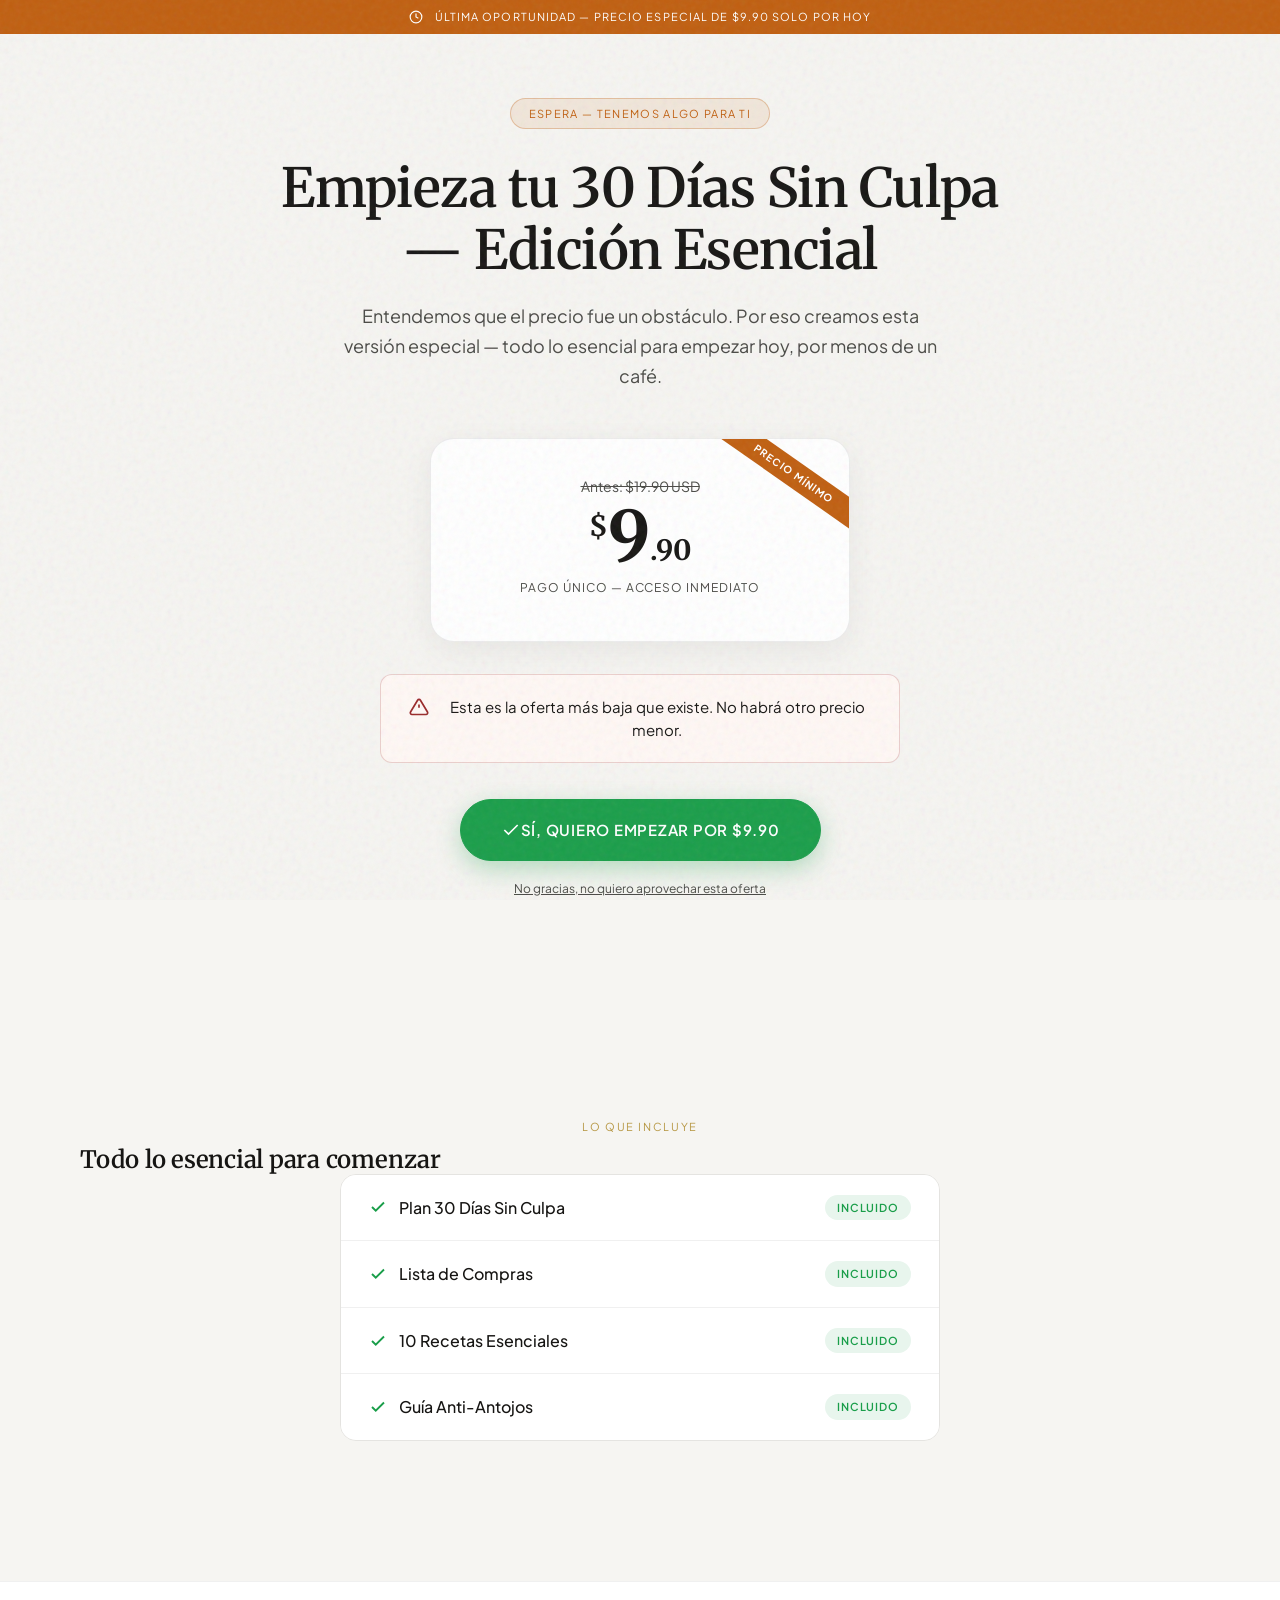
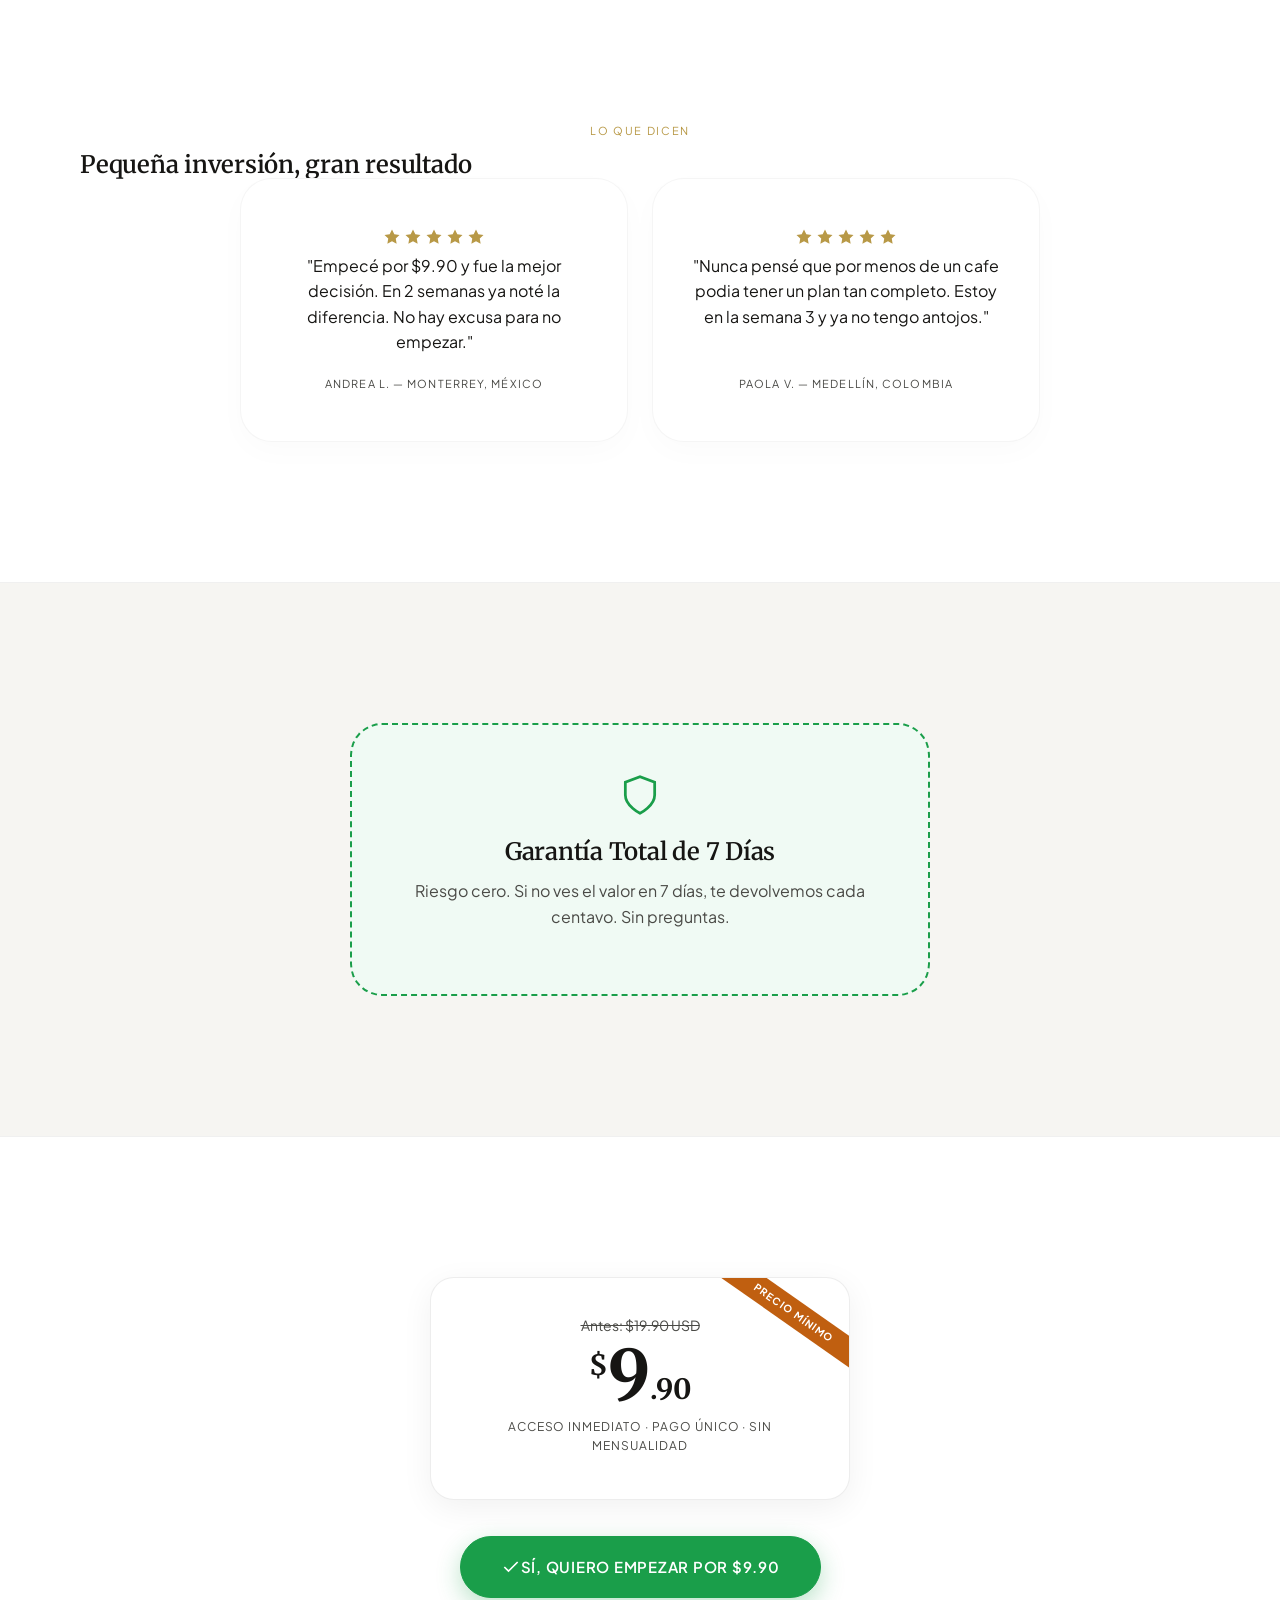
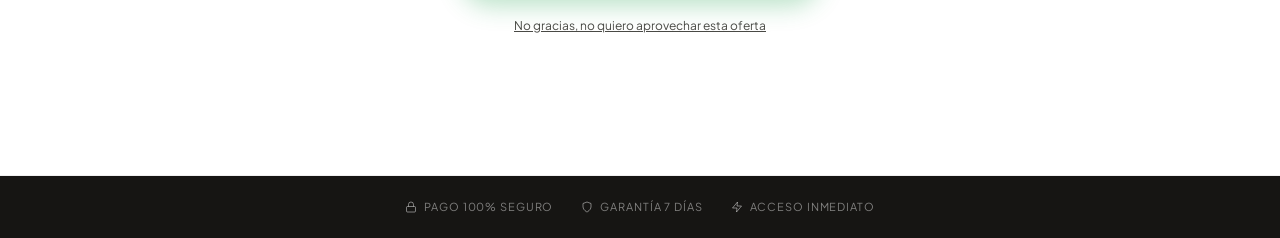
==== downsell1.html @ c918f2dc "feat: add upsell1, upsell2, downsell1 funnel pages" ====
<!DOCTYPE html>
<html lang="es">
<head>
    <meta charset="UTF-8">
    <meta name="viewport" content="width=device-width, initial-scale=1.0">
    <title>30 Días Sin Culpa — Edición Esencial</title>
    <meta name="robots" content="noindex">
    <link rel="stylesheet" href="styles.css">
    <style>
        body { padding-bottom: 0; }

        /* Hero */
        .up-hero {
            background: var(--bg-oat);
            padding: 64px 0 80px;
            text-align: center;
        }
        .tag-pill {
            display: inline-block;
            background: rgba(192,95,16,0.1);
            color: #C05F10;
            border: 1px solid rgba(192,95,16,0.3);
            padding: 6px 18px;
            border-radius: var(--radius-full);
            font-size: 11px;
            text-transform: uppercase;
            letter-spacing: 0.12em;
            margin-bottom: 28px;
        }
        .up-hero h1 {
            font-size: clamp(28px, 5vw, 54px);
            line-height: 1.15;
            max-width: 820px;
            margin: 0 auto 20px;
        }
        .up-hero .sub {
            font-size: 18px;
            color: var(--ink-muted);
            max-width: 620px;
            margin: 0 auto 48px;
            line-height: 1.65;
        }

        /* Price block */
        .price-card {
            background: #fff;
            border: 1px solid rgba(0,0,0,0.07);
            border-radius: 24px;
            padding: 36px 32px 28px;
            max-width: 420px;
            margin: 0 auto 32px;
            box-shadow: 0 8px 32px rgba(0,0,0,0.06);
            position: relative;
            overflow: hidden;
        }
        .price-was {
            font-size: 14px;
            color: var(--ink-muted);
            text-decoration: line-through;
            margin-bottom: 4px;
        }
        .price-now {
            font-family: var(--font-serif);
            font-size: 68px;
            font-weight: 700;
            color: var(--ink-charcoal);
            line-height: 1;
            margin-bottom: 8px;
        }
        .price-now sup { font-size: 28px; vertical-align: super; }
        .price-now sub { font-size: 28px; vertical-align: baseline; }
        .price-label {
            font-size: 12px;
            color: var(--ink-muted);
            text-transform: uppercase;
            letter-spacing: 0.08em;
            margin-bottom: 16px;
        }

        /* Diagonal banner */
        .price-banner {
            position: absolute;
            top: 22px;
            right: -28px;
            background: #C05F10;
            color: #fff;
            font-size: 10px;
            font-weight: 700;
            text-transform: uppercase;
            letter-spacing: 0.1em;
            padding: 5px 36px;
            transform: rotate(35deg);
            white-space: nowrap;
        }

        /* CTA wrap */
        .cta-center {
            max-width: 420px;
            margin: 0 auto;
            text-align: center;
        }
        .decline-link {
            display: block;
            margin-top: 18px;
            font-size: 12px;
            color: var(--ink-muted);
            text-decoration: underline;
            cursor: pointer;
        }
        .decline-link:hover { color: var(--ink-charcoal); }

        /* Urgency box */
        .urgency-box {
            background: #fff8f5;
            border: 1.5px solid rgba(153,40,40,0.2);
            border-radius: 12px;
            padding: 20px 28px;
            max-width: 520px;
            margin: 0 auto 36px;
            display: flex;
            align-items: flex-start;
            gap: 14px;
        }
        .urgency-box svg { flex-shrink: 0; color: var(--danger-crimson); margin-top: 2px; }
        .urgency-box p {
            font-size: 15px;
            color: var(--ink-charcoal);
            line-height: 1.55;
            margin: 0;
        }

        /* Content table */
        .content-table {
            max-width: 600px;
            margin: 0 auto;
            border-radius: 16px;
            overflow: hidden;
            border: 1px solid rgba(0,0,0,0.07);
        }
        .ct-row {
            display: grid;
            grid-template-columns: 1fr auto;
            padding: 20px 28px;
            border-bottom: 1px solid rgba(0,0,0,0.06);
            align-items: center;
            gap: 16px;
            background: #fff;
        }
        .ct-row:last-child { border-bottom: none; }
        .ct-name {
            font-size: 16px;
            color: var(--ink-charcoal);
            font-weight: 500;
            display: flex;
            align-items: center;
            gap: 12px;
        }
        .ct-name svg { color: #1A9E4A; flex-shrink: 0; }
        .ct-badge {
            font-size: 11px;
            text-transform: uppercase;
            letter-spacing: 0.08em;
            background: #e8f5ed;
            color: #1A9E4A;
            padding: 4px 12px;
            border-radius: var(--radius-full);
            font-weight: 600;
            white-space: nowrap;
        }

        /* Testimonials 2-col */
        .testi-2 {
            display: grid;
            grid-template-columns: 1fr;
            gap: 24px;
            max-width: 800px;
            margin: 0 auto;
        }
        @media (min-width: 768px) {
            .testi-2 { grid-template-columns: 1fr 1fr; }
        }

        /* Guarantee */
        .guarantee-box {
            background: #f0faf4;
            border: 2px dashed #1A9E4A;
            border-radius: var(--radius-xl);
            padding: 48px 40px;
            max-width: 580px;
            margin: 0 auto;
            text-align: center;
        }
        .guarantee-box h3 { font-size: 24px; margin: 16px 0 12px; }
        .guarantee-box p {
            font-size: 16px;
            color: var(--ink-muted);
            line-height: 1.65;
        }

        /* Eyebrow */
        .eyebrow {
            text-align: center;
            font-size: 11px;
            text-transform: uppercase;
            letter-spacing: 0.15em;
            color: var(--accent-gold);
            margin-bottom: 12px;
        }

        /* Footer */
        .up-footer {
            background: var(--ink-charcoal);
            color: rgba(255,255,255,0.45);
            text-align: center;
            padding: 22px 16px;
            font-size: 11px;
            text-transform: uppercase;
            letter-spacing: 0.08em;
            display: flex;
            justify-content: center;
            gap: 28px;
            flex-wrap: wrap;
        }
        .up-footer span {
            display: flex;
            align-items: center;
            gap: 7px;
        }
    </style>
</head>
<body>

    <!-- Promo Bar -->
    <div class="promo-bar" style="background:#C05F10;">
        <svg class="icon" width="14" height="14" viewBox="0 0 24 24" fill="none" stroke="currentColor" stroke-width="2"><circle cx="12" cy="12" r="10"></circle><polyline points="12 6 12 12 16 14"></polyline></svg>
        <span>ÚLTIMA OPORTUNIDAD — Precio especial de $9.90 solo por hoy</span>
    </div>

    <!-- Hero -->
    <section class="up-hero">
        <div class="container">
            <div class="tag-pill">Espera — Tenemos algo para ti</div>
            <h1>Empieza tu 30 Días Sin Culpa<br>— Edición Esencial</h1>
            <p class="sub">Entendemos que el precio fue un obstáculo. Por eso creamos esta versión especial — todo lo esencial para empezar hoy, por menos de un café.</p>

            <div class="price-card">
                <div class="price-banner">Precio mínimo</div>
                <div class="price-was">Antes: $19.90 USD</div>
                <div class="price-now"><sup>$</sup>9<sub>.90</sub></div>
                <div class="price-label">Pago único — acceso inmediato</div>
            </div>

            <!-- Urgency box -->
            <div class="urgency-box">
                <svg width="20" height="20" viewBox="0 0 24 24" fill="none" stroke="currentColor" stroke-width="2"><path d="M10.29 3.86L1.82 18a2 2 0 0 0 1.71 3h16.94a2 2 0 0 0 1.71-3L13.71 3.86a2 2 0 0 0-3.42 0z"></path><line x1="12" y1="9" x2="12" y2="13"></line><line x1="12" y1="17" x2="12.01" y2="17"></line></svg>
                <p>Esta es la oferta más baja que existe. No habrá otro precio menor.</p>
            </div>

            <div class="cta-center">
                <a href="https://pay.kiwify.com/PLACEHOLDER_DS1" class="btn-primary">
                    <svg width="20" height="20" viewBox="0 0 24 24" fill="none" stroke="currentColor" stroke-width="2"><polyline points="20 6 9 17 4 12"></polyline></svg>
                    SÍ, QUIERO EMPEZAR POR $9.90
                </a>
                <a href="#" class="decline-link" onclick="return false;">
                    No gracias, no quiero aprovechar esta oferta
                </a>
            </div>
        </div>
    </section>

    <!-- What's included -->
    <section class="py-section bg-oat">
        <div class="container">
            <p class="eyebrow">Lo que incluye</p>
            <h2 class="section-title">Todo lo esencial para comenzar</h2>
            <div class="content-table">
                <div class="ct-row">
                    <div class="ct-name">
                        <svg width="18" height="18" viewBox="0 0 24 24" fill="none" stroke="currentColor" stroke-width="2.5"><polyline points="20 6 9 17 4 12"></polyline></svg>
                        Plan 30 Días Sin Culpa
                    </div>
                    <span class="ct-badge">Incluido</span>
                </div>
                <div class="ct-row">
                    <div class="ct-name">
                        <svg width="18" height="18" viewBox="0 0 24 24" fill="none" stroke="currentColor" stroke-width="2.5"><polyline points="20 6 9 17 4 12"></polyline></svg>
                        Lista de Compras
                    </div>
                    <span class="ct-badge">Incluido</span>
                </div>
                <div class="ct-row">
                    <div class="ct-name">
                        <svg width="18" height="18" viewBox="0 0 24 24" fill="none" stroke="currentColor" stroke-width="2.5"><polyline points="20 6 9 17 4 12"></polyline></svg>
                        10 Recetas Esenciales
                    </div>
                    <span class="ct-badge">Incluido</span>
                </div>
                <div class="ct-row">
                    <div class="ct-name">
                        <svg width="18" height="18" viewBox="0 0 24 24" fill="none" stroke="currentColor" stroke-width="2.5"><polyline points="20 6 9 17 4 12"></polyline></svg>
                        Guía Anti-Antojos
                    </div>
                    <span class="ct-badge">Incluido</span>
                </div>
            </div>
        </div>
    </section>

    <!-- Testimonials -->
    <section class="py-section bg-white">
        <div class="container">
            <p class="eyebrow">Lo que dicen</p>
            <h2 class="section-title">Pequeña inversión, gran resultado</h2>
            <div class="testi-2">
                <div class="testi-card" style="text-align:center;">
                    <div class="stars-row" style="justify-content:center;">
                        <svg width="18" height="18" viewBox="0 0 24 24" fill="var(--accent-gold)" stroke="none"><polygon points="12 2 15.09 8.26 22 9.27 17 14.14 18.18 21.02 12 17.77 5.82 21.02 7 14.14 2 9.27 8.91 8.26 12 2"></polygon></svg>
                        <svg width="18" height="18" viewBox="0 0 24 24" fill="var(--accent-gold)" stroke="none"><polygon points="12 2 15.09 8.26 22 9.27 17 14.14 18.18 21.02 12 17.77 5.82 21.02 7 14.14 2 9.27 8.91 8.26 12 2"></polygon></svg>
                        <svg width="18" height="18" viewBox="0 0 24 24" fill="var(--accent-gold)" stroke="none"><polygon points="12 2 15.09 8.26 22 9.27 17 14.14 18.18 21.02 12 17.77 5.82 21.02 7 14.14 2 9.27 8.91 8.26 12 2"></polygon></svg>
                        <svg width="18" height="18" viewBox="0 0 24 24" fill="var(--accent-gold)" stroke="none"><polygon points="12 2 15.09 8.26 22 9.27 17 14.14 18.18 21.02 12 17.77 5.82 21.02 7 14.14 2 9.27 8.91 8.26 12 2"></polygon></svg>
                        <svg width="18" height="18" viewBox="0 0 24 24" fill="var(--accent-gold)" stroke="none"><polygon points="12 2 15.09 8.26 22 9.27 17 14.14 18.18 21.02 12 17.77 5.82 21.02 7 14.14 2 9.27 8.91 8.26 12 2"></polygon></svg>
                    </div>
                    <p>"Empecé por $9.90 y fue la mejor decisión. En 2 semanas ya noté la diferencia. No hay excusa para no empezar."</p>
                    <div class="author">Andrea L. — Monterrey, México</div>
                </div>
                <div class="testi-card" style="text-align:center;">
                    <div class="stars-row" style="justify-content:center;">
                        <svg width="18" height="18" viewBox="0 0 24 24" fill="var(--accent-gold)" stroke="none"><polygon points="12 2 15.09 8.26 22 9.27 17 14.14 18.18 21.02 12 17.77 5.82 21.02 7 14.14 2 9.27 8.91 8.26 12 2"></polygon></svg>
                        <svg width="18" height="18" viewBox="0 0 24 24" fill="var(--accent-gold)" stroke="none"><polygon points="12 2 15.09 8.26 22 9.27 17 14.14 18.18 21.02 12 17.77 5.82 21.02 7 14.14 2 9.27 8.91 8.26 12 2"></polygon></svg>
                        <svg width="18" height="18" viewBox="0 0 24 24" fill="var(--accent-gold)" stroke="none"><polygon points="12 2 15.09 8.26 22 9.27 17 14.14 18.18 21.02 12 17.77 5.82 21.02 7 14.14 2 9.27 8.91 8.26 12 2"></polygon></svg>
                        <svg width="18" height="18" viewBox="0 0 24 24" fill="var(--accent-gold)" stroke="none"><polygon points="12 2 15.09 8.26 22 9.27 17 14.14 18.18 21.02 12 17.77 5.82 21.02 7 14.14 2 9.27 8.91 8.26 12 2"></polygon></svg>
                        <svg width="18" height="18" viewBox="0 0 24 24" fill="var(--accent-gold)" stroke="none"><polygon points="12 2 15.09 8.26 22 9.27 17 14.14 18.18 21.02 12 17.77 5.82 21.02 7 14.14 2 9.27 8.91 8.26 12 2"></polygon></svg>
                    </div>
                    <p>"Nunca pensé que por menos de un cafe podia tener un plan tan completo. Estoy en la semana 3 y ya no tengo antojos."</p>
                    <div class="author">Paola V. — Medellín, Colombia</div>
                </div>
            </div>
        </div>
    </section>

    <!-- Guarantee -->
    <section class="py-section bg-oat">
        <div class="container">
            <div class="guarantee-box">
                <svg width="44" height="44" viewBox="0 0 24 24" fill="none" stroke="#1A9E4A" stroke-width="1.5"><path d="M12 22s8-4 8-10V5l-8-3-8 3v7c0 6 8 10 8 10z"></path></svg>
                <h3>Garantía Total de 7 Días</h3>
                <p>Riesgo cero. Si no ves el valor en 7 días, te devolvemos cada centavo. Sin preguntas.</p>
            </div>
        </div>
    </section>

    <!-- Final CTA -->
    <section class="py-section bg-white">
        <div class="container" style="text-align:center;">
            <div class="price-card" style="margin-bottom:36px;">
                <div class="price-banner">Precio mínimo</div>
                <div class="price-was">Antes: $19.90 USD</div>
                <div class="price-now"><sup>$</sup>9<sub>.90</sub></div>
                <div class="price-label">Acceso inmediato · Pago único · Sin mensualidad</div>
            </div>
            <div class="cta-center">
                <a href="https://pay.kiwify.com/PLACEHOLDER_DS1" class="btn-primary">
                    <svg width="20" height="20" viewBox="0 0 24 24" fill="none" stroke="currentColor" stroke-width="2"><polyline points="20 6 9 17 4 12"></polyline></svg>
                    SÍ, QUIERO EMPEZAR POR $9.90
                </a>
                <a href="#" class="decline-link" onclick="return false;">
                    No gracias, no quiero aprovechar esta oferta
                </a>
            </div>
        </div>
    </section>

    <!-- Footer -->
    <footer class="up-footer">
        <span>
            <svg width="12" height="12" viewBox="0 0 24 24" fill="none" stroke="currentColor" stroke-width="2"><rect x="3" y="11" width="18" height="11" rx="2"></rect><path d="M7 11V7a5 5 0 0 1 10 0v4"></path></svg>
            Pago 100% seguro
        </span>
        <span>
            <svg width="12" height="12" viewBox="0 0 24 24" fill="none" stroke="currentColor" stroke-width="2"><path d="M12 22s8-4 8-10V5l-8-3-8 3v7c0 6 8 10 8 10z"></path></svg>
            Garantía 7 días
        </span>
        <span>
            <svg width="12" height="12" viewBox="0 0 24 24" fill="none" stroke="currentColor" stroke-width="2"><path d="M13 2L3 14h9l-1 8 10-12h-9l1-8z"></path></svg>
            Acceso inmediato
        </span>
    </footer>

</body>
</html>
---- styles.css ----
@import url('https://fonts.googleapis.com/css2?family=Merriweather:ital,wght@0,700;1,400&family=Plus+Jakarta+Sans:wght@400;500;600;700&display=swap');

:root {
  --bg-oat: #F6F5F2;
  --ink-charcoal: #161513;
  --ink-muted: #4A4A46;
  --accent-gold: #B89947;
  --accent-sage: #8A9A86;
  --danger-crimson: #992828;
  
  --font-serif: 'Merriweather', serif;
  --font-sans: 'Plus Jakarta Sans', sans-serif;
  
  --radius-xl: 32px;
  --radius-full: 999px;
}

* {
  box-sizing: border-box;
  margin: 0;
  padding: 0;
}

/* Base & Noise Texture */
body {
  font-family: var(--font-sans);
  background-color: var(--bg-oat);
  color: var(--ink-charcoal);
  line-height: 1.6;
  -webkit-font-smoothing: antialiased;
  position: relative;
  overflow-x: hidden;
  padding-bottom: 90px;
}
@media (min-width: 768px) {
  body { padding-bottom: 0; }
}

body::before {
  content: "";
  position: fixed;
  top: 0; left: 0; width: 100vw; height: 100vh;
  pointer-events: none;
  z-index: 9999;
  opacity: 0.08;
  background-image: url("data:image/svg+xml,%3Csvg viewBox='0 0 200 200' xmlns='http://www.w3.org/2000/svg'%3E%3Cfilter id='noiseFilter'%3E%3CfeTurbulence type='fractalNoise' baseFrequency='0.8' numOctaves='3' stitchTiles='stitch'/%3E%3C/filter%3E%3Crect width='100%25' height='100%25' filter='url(%23noiseFilter)'/%3E%3C/svg%3E");
}

/* Typography Overrides */
h1, h2, h3, h4 {
  font-family: var(--font-serif);
  font-weight: 600;
  line-height: 1.1;
  letter-spacing: -0.01em;
}

.italic {
  font-style: italic;
  font-weight: 400;
}

/* Container & Sections */
.container {
  width: 100%;
  max-width: 1200px;
  margin: 0 auto;
  padding: 0 20px;
}
@media (min-width: 768px) {
  .container { padding: 0 40px; }
}

.py-section {
  padding: 100px 0;
}
@media (min-width: 768px) {
  .py-section { padding: 140px 0; }
}

.bg-white {
  background-color: #ffffff;
  border-top: 1px solid rgba(0,0,0,0.06);
  border-bottom: 1px solid rgba(0,0,0,0.06);
}
.bg-oat {
  background-color: var(--bg-oat);
}

/* Animations */
@keyframes fadeUp {
  0% { opacity: 0; transform: translateY(30px); }
  100% { opacity: 1; transform: translateY(0); }
}

@keyframes float {
  0% { transform: translateY(0px); }
  50% { transform: translateY(-8px); }
  100% { transform: translateY(0px); }
}

@keyframes pulse-glow {
  0%, 100% { box-shadow: 0 8px 24px rgba(26, 158, 74, 0.25); }
  50% { box-shadow: 0 8px 40px rgba(26, 158, 74, 0.55), 0 0 0 6px rgba(26, 158, 74, 0.12); }
}

@keyframes ticker-scroll {
  0% { transform: translateX(0); }
  100% { transform: translateX(-50%); }
}

.reveal {
  opacity: 0;
  animation: fadeUp 1s cubic-bezier(0.16, 1, 0.3, 1) forwards;
}
.delay-1 { animation-delay: 0.2s; }
.delay-2 { animation-delay: 0.35s; }
.delay-3 { animation-delay: 0.5s; }

/* Buttons */
.btn-primary {
  display: inline-flex;
  align-items: center;
  justify-content: center;
  background: #1A9E4A;
  color: #fff;
  font-family: var(--font-sans);
  font-size: 14px;
  font-weight: 600;
  text-transform: uppercase;
  letter-spacing: 0.05em;
  padding: 18px 24px;
  border-radius: var(--radius-full);
  text-decoration: none;
  transition: all 0.4s cubic-bezier(0.16, 1, 0.3, 1);
  border: 1px solid #1A9E4A;
  position: relative;
  overflow: hidden;
  width: 100%; 
  text-align: center;
  box-shadow: 0 8px 24px rgba(26, 158, 74, 0.3);
}
@media (min-width: 768px) {
  .btn-primary {
    width: auto;
    min-width: 300px;
    padding: 18px 40px;
    font-size: 15px;
  }
}

.btn-primary {
  animation: pulse-glow 2.8s ease-in-out infinite;
}

.btn-primary::before {
  content: "";
  position: absolute;
  top: 0; left: 0; width: 100%; height: 100%;
  background: var(--ink-charcoal);
  transform: translateY(100%);
  transition: transform 0.4s cubic-bezier(0.16, 1, 0.3, 1);
  z-index: -1;
}

.btn-primary:hover {
  color: #fff;
  border-color: var(--ink-charcoal);
  box-shadow: 0 12px 32px rgba(0,0,0,0.15);
  animation: none;
}
.btn-primary:hover::before {
  transform: translateY(0);
}

/* Nav */
.main-nav {
  position: sticky;
  top: 0;
  z-index: 1000;
  height: 60px;
  border-bottom: 1px solid rgba(0,0,0,0.05);
  display: flex;
  align-items: center;
  background: rgba(246, 245, 242, 0.9);
  backdrop-filter: blur(12px);
  -webkit-backdrop-filter: blur(12px);
}
@media (min-width: 768px) {
  .main-nav { height: 80px; }
}

.nav-content {
  display: flex;
  justify-content: space-between;
  align-items: center;
  width: 100%;
}

.logo {
  font-family: var(--font-serif);
  font-size: 20px;
  font-style: italic;
  font-weight: 600;
}
@media (min-width: 768px) {
  .logo { font-size: 24px; }
}

.nav-links {
  display: none;
  gap: 32px;
}
@media (min-width: 768px) { .nav-links { display: flex; } }
.nav-links a {
  text-decoration: none;
  color: var(--ink-muted);
  font-size: 13px;
  text-transform: uppercase;
  letter-spacing: 0.1em;
  transition: color 0.3s;
}
.nav-links a:hover { color: var(--accent-gold); }

.nav-btn.btn-primary {
  width: auto;
  min-width: 0;
  padding: 10px 16px;
  font-size: 11px;
}

/* Promo Bar */
.promo-bar {
  background: var(--danger-crimson);
  color: #fff;
  text-align: center;
  padding: 6px 12px;
  font-size: 10px;
  text-transform: uppercase;
  letter-spacing: 0.1em;
  display: flex;
  justify-content: center;
  align-items: center;
  gap: 8px;
}
@media (min-width: 768px) {
  .promo-bar { padding: 8px 16px; font-size: 11px; gap: 12px; }
}

/* Hero Section */
.hero {
  position: relative;
  display: flex;
  align-items: center;
  padding: 60px 0 80px;
  background-color: var(--bg-oat);
  overflow: hidden;
  color: var(--ink-charcoal);
}
@media (min-width: 768px) {
  .hero { padding: 100px 0 120px; }
}

.hero-content {
  position: relative;
  z-index: 2;
  width: 100%;
}

.hero-grid {
  display: grid;
  grid-template-columns: 1fr;
  gap: 48px;
  align-items: center;
}
@media (min-width: 900px) {
  .hero-grid { grid-template-columns: 1fr 1fr; gap: 64px; }
}

.hero-text {
  max-width: 100%;
}

.hero-image-col {
  display: block;
  position: relative;
  max-width: 400px;
  margin: 0 auto;
}
@media (min-width: 900px) {
  .hero-image-col {
    max-width: 100%;
    margin: 0;
  }
}

.hero-image-col img {
  width: 100%;
  border-radius: var(--radius-xl);
  box-shadow: 0 40px 80px rgba(0,0,0,0.12);
  display: block;
}

/* Hero image visibility control */
.hero-img-mobile { display: block; }
.hero-img-desktop { display: none; }
@media (min-width: 900px) {
  .hero-img-mobile { display: none; }
  .hero-img-desktop { display: block; }
}

.hero-trust-row {
  display: flex;
  flex-wrap: wrap;
  gap: 8px 20px;
  margin-top: 16px;
  font-size: 11px;
  color: var(--ink-muted);
  text-transform: uppercase;
  letter-spacing: 0.08em;
}
.hero-trust-row span {
  display: flex;
  align-items: center;
  gap: 5px;
}
.hero-trust-row svg { color: var(--accent-sage); flex-shrink: 0; }

.hero-text h1 {
  font-size: clamp(32px, 7vw, 68px); 
  color: var(--ink-charcoal);
  margin-bottom: 24px;
  line-height: 1.1;
}
.hero-text h1 .gold-italic {
  display: block;
  color: var(--accent-gold);
  font-style: italic;
  font-weight: 400;
  margin-top: 8px;
}

.hero-subtitle {
  font-size: 17px;
  color: var(--ink-muted);
  margin-bottom: 48px;
  max-width: 520px;
  line-height: 1.6;
}
@media (min-width: 768px) {
  .hero-subtitle { font-size: 20px; }
}

.hero-badge {
  position: absolute !important;
  top: -60px;
  right: 0;
  left: auto !important;
  bottom: auto !important;
}
@media (max-width: 767px) {
  .hero-badge { position: relative !important; top: 0; margin-top: 32px; display: inline-flex; }
}

/* Editorial Image Setup */
.editorial-image-wrapper {
  position: relative;
  width: 100%;
  aspect-ratio: 4/5;
  border-radius: var(--radius-xl);
  overflow: hidden;
  box-shadow: 0 20px 40px rgba(0,0,0,0.08); 
  transform-origin: center;
}
@media (min-width: 768px) {
  .editorial-image-wrapper { box-shadow: 0 40px 80px rgba(0,0,0,0.1); }
}

.editorial-image-wrapper img {
  width: 100%;
  height: 100%;
  object-fit: cover;
  transition: transform 1.2s cubic-bezier(0.16, 1, 0.3, 1);
}
.editorial-image-wrapper:hover img {
  transform: scale(1.03);
}

.floating-badge {
  position: absolute;
  bottom: 16px;
  left: 16px;
  background: rgba(255,255,255,0.9);
  backdrop-filter: blur(12px);
  -webkit-backdrop-filter: blur(12px);
  padding: 12px 16px;
  border-radius: var(--radius-full);
  display: flex;
  align-items: center;
  gap: 8px;
  box-shadow: 0 10px 20px rgba(0,0,0,0.08);
  animation: float 6s ease-in-out infinite;
}
@media (min-width: 768px) {
  .floating-badge {
    bottom: 32px;
    left: 32px;
    padding: 16px 24px;
    gap: 12px;
  }
}
.floating-badge span {
  font-size: 11px;
  font-weight: 700;
  text-transform: uppercase;
  letter-spacing: 0.05em;
  color: var(--ink-charcoal);
}
@media (min-width: 768px) { .floating-badge span { font-size: 13px; } }

/* Story / Agitation Section */
.story-section {
  max-width: 680px;
  margin: 0 auto;
  text-align: center;
}
.story-section h2 {
  font-size: clamp(26px, 7vw, 40px);
  margin-bottom: 24px;
}
.story-section p {
  font-size: 16px;
  color: var(--ink-muted);
  margin-bottom: 20px;
}
@media (min-width: 768px) { .story-section p { font-size: 18px; margin-bottom: 24px; } }

/* Stats Strip */
.stats-strip {
  background: var(--ink-charcoal);
  padding: 64px 0;
}
.stats-grid {
  display: grid;
  grid-template-columns: 1fr 1fr;
  gap: 32px;
  max-width: 900px;
  margin: 0 auto;
  text-align: center;
}
@media (min-width: 768px) {
  .stats-grid { grid-template-columns: repeat(4, 1fr); gap: 24px; }
}
.stat-item {}
.stat-number {
  font-family: var(--font-serif);
  font-size: clamp(36px, 8vw, 52px);
  font-weight: 600;
  color: var(--accent-gold);
  line-height: 1;
  display: block;
  margin-bottom: 8px;
}
.stat-label {
  font-size: 12px;
  color: rgba(255,255,255,0.6);
  text-transform: uppercase;
  letter-spacing: 0.08em;
  line-height: 1.4;
}
.stat-country {
  display: block;
  font-size: 10px;
  color: rgba(255,255,255,0.35);
  margin-top: 4px;
  letter-spacing: 0.1em;
  text-transform: uppercase;
}

/* Agitation Highlight Box */
.highlight-box {
  background: #1A0A05;
  color: #fff;
  padding: 32px 24px;
  border-radius: 24px;
  margin-top: 48px;
  text-align: left;
  border-left: 4px solid var(--danger-crimson);
}
@media (min-width: 768px) {
  .highlight-box { padding: 48px; border-radius: var(--radius-xl); margin-top: 64px; }
}
.highlight-box h3 {
  font-size: 24px !important;
  color: #fff !important;
  margin-bottom: 16px;
}
.highlight-box p { color: rgba(255,255,255,0.8); font-size: 15px; margin-bottom: 16px; }
.highlight-box strong { color: #fff; }

/* Spotlight Product & Price */
.product-spotlight {
  background: var(--ink-charcoal);
  color: #fff;
  padding: 64px 32px;
  border-radius: 24px;
}
@media (min-width: 768px) {
  .product-spotlight { padding: 100px; border-radius: var(--radius-xl); }
}

.spotlight-grid {
  display: grid;
  grid-template-columns: 1fr;
  gap: 48px;
  align-items: center;
}
@media (min-width: 992px) {
  .spotlight-grid { grid-template-columns: 1fr 1fr; gap: 80px; }
}

.spotlight-features li {
  display: flex;
  gap: 12px;
  font-size: 15px;
  margin-bottom: 16px;
  opacity: 0.9;
  line-height: 1.5;
}
@media (min-width: 768px) {
  .spotlight-features li { font-size: 18px; gap: 16px; }
}
.spotlight-features svg { color: var(--accent-gold); flex-shrink: 0; }

/* Mechanism Comparison Table */
.comparison-table {
  width: 100%;
  max-width: 700px;
  margin: 48px auto 0;
  border-collapse: collapse;
  border-radius: 16px;
  overflow: hidden;
  box-shadow: 0 8px 32px rgba(0,0,0,0.08);
}
.comparison-table th {
  padding: 14px 20px;
  font-size: 12px;
  text-transform: uppercase;
  letter-spacing: 0.1em;
  font-weight: 700;
  font-family: var(--font-sans);
}
.comparison-table th:first-child {
  background: rgba(153, 40, 40, 0.1);
  color: var(--danger-crimson);
  text-align: left;
}
.comparison-table th:last-child {
  background: rgba(138, 154, 134, 0.15);
  color: var(--accent-sage);
  text-align: left;
}
.comparison-table td {
  padding: 14px 20px;
  font-size: 14px;
  border-top: 1px solid rgba(0,0,0,0.05);
  vertical-align: middle;
}
@media (min-width: 768px) {
  .comparison-table td { font-size: 16px; padding: 16px 24px; }
}
.comparison-table td:first-child {
  background: white;
  color: var(--ink-muted);
}
.comparison-table td:last-child {
  background: #F6FBF5;
  color: var(--ink-charcoal);
  font-weight: 500;
}
.comparison-table .label-col {
  background: var(--bg-oat) !important;
  font-weight: 600;
  font-size: 12px;
  text-transform: uppercase;
  color: var(--ink-muted);
  letter-spacing: 0.05em;
}
.line-through { text-decoration: line-through; opacity: 0.6; }

/* Price Anchor Block */
.price-anchor-block {
  text-align: center;
  margin-bottom: 24px;
}
.original-price {
  font-size: 18px;
  color: var(--ink-muted);
  text-decoration: line-through;
  margin-bottom: 4px;
}
.final-price {
  font-size: 72px;
  font-family: var(--font-serif);
  color: var(--accent-gold);
  line-height: 1;
  font-weight: 600;
}
@media (min-width: 768px) {
  .final-price { font-size: 96px; }
}
.final-price-label {
  font-size: 13px;
  color: var(--ink-muted);
  margin-top: 8px;
  margin-bottom: 28px;
}
.savings-badge {
  display: inline-block;
  background: var(--danger-crimson);
  color: #fff;
  font-size: 12px;
  font-weight: 700;
  text-transform: uppercase;
  letter-spacing: 0.08em;
  padding: 6px 16px;
  border-radius: var(--radius-full);
  margin-bottom: 20px;
}

/* Objections & Before-After & Guarantees */
.before-after-grid {
  display: grid;
  grid-template-columns: 1fr;
  gap: 24px;
  max-width: 900px;
  margin: 0 auto;
}
@media (min-width: 768px) {
  .before-after-grid { grid-template-columns: 1fr 1fr; gap: 32px; }
}
.ba-card {
  background: var(--bg-oat);
  padding: 32px 24px;
  border-radius: 20px;
  box-shadow: 0 4px 20px rgba(0,0,0,0.03);
}
@media (min-width: 768px) { .ba-card { padding: 48px; border-radius: 24px; } }
.ba-card.before { border-top: 4px solid var(--danger-crimson); }
.ba-card.after { border-top: 4px solid var(--accent-sage); }
.ba-card h3 { margin-bottom: 20px; font-size: 24px; }
.ba-card ul { list-style: none; }
.ba-card ul li { margin-bottom: 16px; font-size: 15px; display: flex; gap: 12px; align-items: flex-start; }

.guarantee-box {
  background: #FFF9ED;
  border: 1px solid var(--accent-gold);
  border-radius: 24px;
  padding: 40px 24px;
  text-align: center;
  max-width: 800px;
  margin: 0 auto;
}
@media (min-width: 768px) {
  .guarantee-box { padding: 64px 40px; border-radius: var(--radius-xl); }
}
.guarantee-box h2 { color: var(--accent-gold); margin-bottom: 20px; font-size: 28px; }
@media (min-width: 768px) { .guarantee-box h2 { font-size: 40px; margin-bottom: 24px; } }
.guarantee-box p { font-size: 15px; margin-bottom: 16px; }
@media (min-width: 768px) { .guarantee-box p { font-size: 18px; } }

.objections-grid {
  display: grid;
  grid-template-columns: 1fr;
  gap: 20px;
  max-width: 800px;
  margin: 0 auto;
}
@media (min-width: 768px) {
  .objections-grid { grid-template-columns: 1fr 1fr; gap: 32px; }
}
.objection-card {
  background: white;
  padding: 24px;
  border-radius: 16px;
  box-shadow: 0 4px 16px rgba(0,0,0,0.03);
}
@media (min-width: 768px) { .objection-card { padding: 32px; border-radius: 20px; } }
.objection-card h4 { font-size: 18px; margin-bottom: 12px; color: var(--ink-charcoal); }
.objection-card p { color: var(--ink-muted); font-size: 14px; }

/* Testimonials Carousel */
.testi-carousel {
  position: relative;
  max-width: 100%;
  margin: 0 auto;
}

.testi-track-wrapper {
  overflow: hidden;
  margin: 0 40px;
}

.testi-track {
  display: flex;
  transition: transform 0.6s cubic-bezier(0.23, 1, 0.32, 1);
  gap: 24px;
}

.testi-card {
  flex: 0 0 100%; /* Default mobile */
  background: white;
  padding: 32px 24px;
  border-radius: 20px;
  border: 1px solid rgba(0,0,0,0.04);
  box-shadow: 0 10px 30px rgba(0,0,0,0.02);
  display: flex;
  flex-direction: column;
}
@media (min-width: 768px) {
  .testi-card { 
    flex: 0 0 calc(50% - 12px); 
    padding: 48px 32px; 
    border-radius: var(--radius-xl); 
  }
}
@media (min-width: 1024px) {
  .testi-card { 
    flex: 0 0 calc(33.33% - 16px); 
  }
}

.carousel-btn {
  position: absolute;
  top: 50%;
  transform: translateY(-50%);
  width: 44px;
  height: 44px;
  border-radius: 50%;
  background: #fff;
  border: 1px solid rgba(0,0,0,0.1);
  color: var(--ink-charcoal);
  cursor: pointer;
  display: flex;
  align-items: center;
  justify-content: center;
  z-index: 10;
  transition: all 0.2s;
  box-shadow: 0 4px 10px rgba(0,0,0,0.1);
}
.carousel-btn:hover {
  background: var(--bg-oat);
  border-color: var(--accent-gold);
  color: var(--accent-gold);
}
.carousel-btn.prev { left: -10px; }
.carousel-btn.next { right: -10px; }

@media (max-width: 767px) {
  .testi-track-wrapper { 
    margin: 0;
    overflow: visible;
  }
  .testi-track {
    flex-direction: column;
  }
  .carousel-btn { display: none; }
}

.testi-card .stars {
  color: var(--accent-gold);
  margin-bottom: 16px;
  letter-spacing: 2px;
  font-size: 18px;
}
.testi-card p {
  font-family: var(--font-sans);
  font-size: 16px;
  font-style: normal;
  margin-bottom: 20px;
}
.testi-card .author {
  margin-top: auto;
  font-size: 11px;
  text-transform: uppercase;
  letter-spacing: 0.1em;
  color: var(--ink-muted);
}

/* Footer / CTA */
.final-cta {
  text-align: center;
}

.final-cta h2 {
  font-size: clamp(36px, 8vw, 84px);
  margin-bottom: 24px;
}
.countdown {
  display: inline-flex;
  gap: 8px;
  margin-bottom: 32px;
}
@media (min-width: 768px) { .countdown { gap: 12px; margin-bottom: 40px; } }

.cd-box {
  background: rgba(0,0,0,0.04);
  padding: 12px 16px;
  border-radius: 8px;
  font-family: monospace;
  font-size: 20px;
  font-weight: 600;
}
@media (min-width: 768px) {
  .cd-box { padding: 16px 20px; border-radius: 12px; font-size: 24px; }
}

/* The Detailed Offer Box */
.detailed-offer-box {
  background: var(--bg-oat);
  border: 1px solid rgba(0,0,0,0.04);
  border-radius: 20px;
  padding: 32px 20px;
  max-width: 800px;
  margin: 0 auto;
  text-align: left;
  box-shadow: 0 20px 40px rgba(0,0,0,0.04);
}
@media (min-width: 768px) {
  .detailed-offer-box { padding: 64px 48px; border-radius: var(--radius-xl); }
}

.detailed-offer-box ul li { font-size: 15px; }
@media (min-width: 768px) { .detailed-offer-box ul li { font-size: 18px; } }

/* Mobile sticky cart */
.mobile-sticky {
  position: fixed;
  bottom: 0; left: 0; width: 100%;
  background: rgba(255, 255, 255, 0.98);
  backdrop-filter: blur(20px);
  -webkit-backdrop-filter: blur(20px);
  border-top: 1px solid rgba(0,0,0,0.08);
  padding: 12px 20px;
  display: flex;
  justify-content: space-between;
  align-items: center;
  z-index: 9997; 
  box-shadow: 0 -4px 20px rgba(0,0,0,0.05);
}
@media (min-width: 768px) {
  .mobile-sticky { display: none; }
}
.mobile-sticky .btn-primary {
  width: auto;
  min-width: 0;
  padding: 12px 24px;
  font-size: 13px;
  box-shadow: none;
}
.micro-tag {
  display: block;
  color: var(--danger-crimson);
  font-size: 10px;
  font-weight: 700;
  text-transform: uppercase;
  margin-bottom: 2px;
}
.mobile-sticky .price { font-weight: 700; font-size: 20px; color: var(--ink-charcoal); }

/* MODAL / FOOTER / COMPLIANCE */
.site-footer {
  background: var(--ink-charcoal);
  color: rgba(255,255,255,0.6);
  padding: 80px 24px 100px; 
  font-size: 12px;
}
@media (min-width: 768px) { .site-footer { padding: 80px 24px 120px; } }

.footer-grid {
  max-width: 1200px;
  margin: 0 auto;
  display: grid;
  grid-template-columns: 1fr;
  gap: 32px;
}
@media (min-width: 768px) { .footer-grid { grid-template-columns: 1fr 2fr 1fr; gap: 40px; } }

.footer-col h5 {
  color: white;
  font-size: 15px;
  margin-bottom: 16px;
  font-family: var(--font-sans);
}
.footer-links { list-style: none; }
.footer-links li { margin-bottom: 12px; }
.footer-links a {
  color: rgba(255,255,255,0.6);
  text-decoration: underline; 
  cursor: pointer;
  transition: color 0.3s;
  padding: 4px 0;
  display: inline-block;
}
.footer-links a:hover { color: var(--accent-gold); text-decoration: none; }

.fb-disclaimer {
  max-width: 1200px;
  margin: 48px auto 0;
  padding-top: 32px;
  border-top: 1px solid rgba(255,255,255,0.1);
  text-align: center;
  font-size: 10px;
  opacity: 0.5;
  line-height: 1.6;
}

/* Modal CSS */
.modal-overlay {
  position: fixed;
  top: 0; left: 0; width: 100vw; height: 100vh;
  background: rgba(0,0,0,0.85);
  backdrop-filter: blur(8px);
  -webkit-backdrop-filter: blur(8px);
  z-index: 9999;
  display: flex;
  align-items: center; 
  justify-content: center;
  opacity: 0;
  pointer-events: none;
  transition: opacity 0.3s cubic-bezier(0.16, 1, 0.3, 1);
  padding: 20px;
}
@media (max-width: 767px) {
  .modal-overlay {
    align-items: flex-end; 
    padding: 0;
  }
}
.modal-overlay.active {
  opacity: 1;
  pointer-events: all;
}
.modal-box {
  background: var(--bg-oat);
  width: 100%;
  max-width: 600px;
  max-height: 85vh;
  overflow-y: auto;
  border-radius: 24px 24px 0 0; 
  padding: 40px 24px 80px; 
  position: relative;
  transform: translateY(100%);
  transition: transform 0.4s cubic-bezier(0.16, 1, 0.3, 1);
}
@media (min-width: 768px) {
  .modal-box {
    border-radius: 20px;
    padding: 40px;
    transform: translateY(20px);
    max-height: 80vh;
  }
}
.modal-overlay.active .modal-box {
  transform: translateY(0);
}
.modal-close {
  position: absolute;
  top: 16px; right: 16px;
  background: var(--ink-charcoal); 
  border: none;
  width: 40px; height: 40px;
  border-radius: 20px;
  display: flex; align-items: center; justify-content: center;
  color: white;
  font-size: 24px; cursor: pointer;
  z-index: 10;
}
@media (min-width: 768px) {
  .modal-close {
    top: 24px; right: 24px;
    background: none; color: var(--ink-charcoal);
  }
}
.modal-box h2 { margin-bottom: 24px; font-size: 24px; padding-right: 40px;}
.modal-box h3 { margin: 24px 0 12px; font-size: 18px; }
.modal-box p { margin-bottom: 16px; font-size: 14px; line-height: 1.6; }
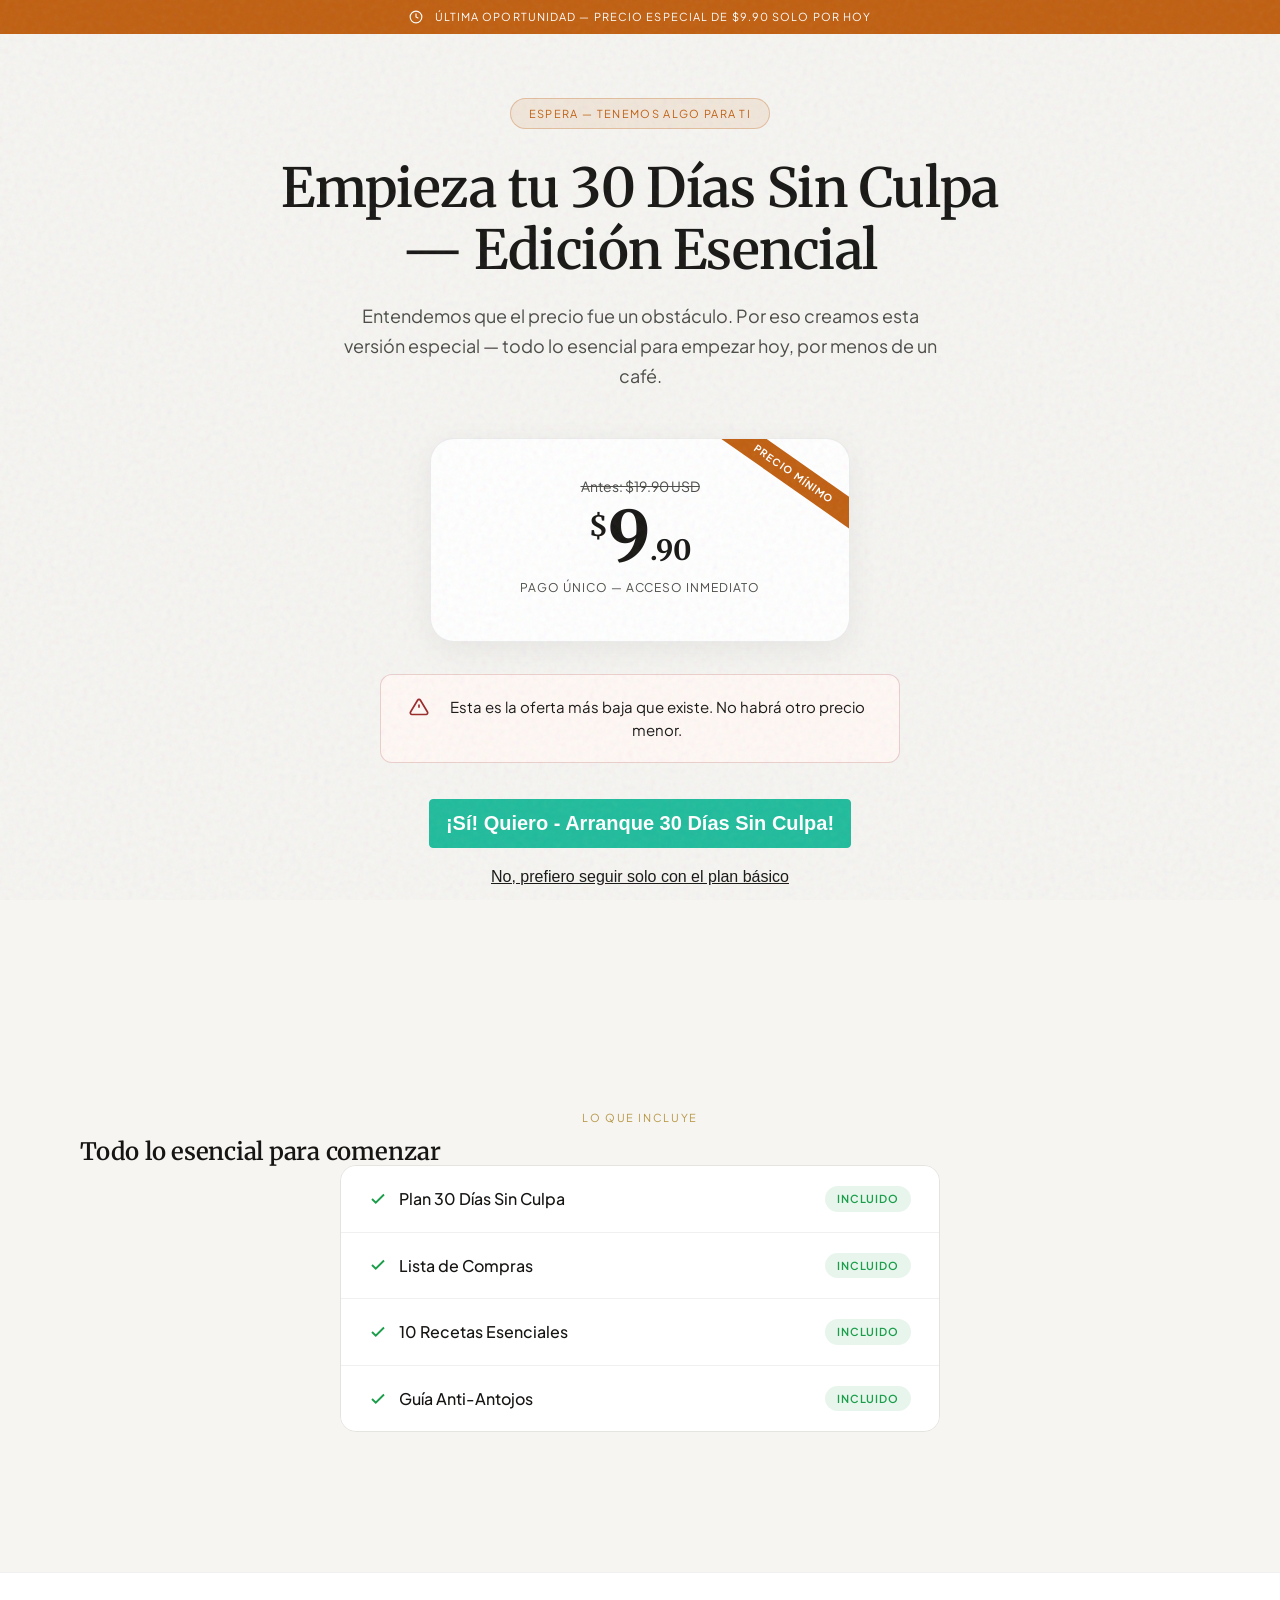
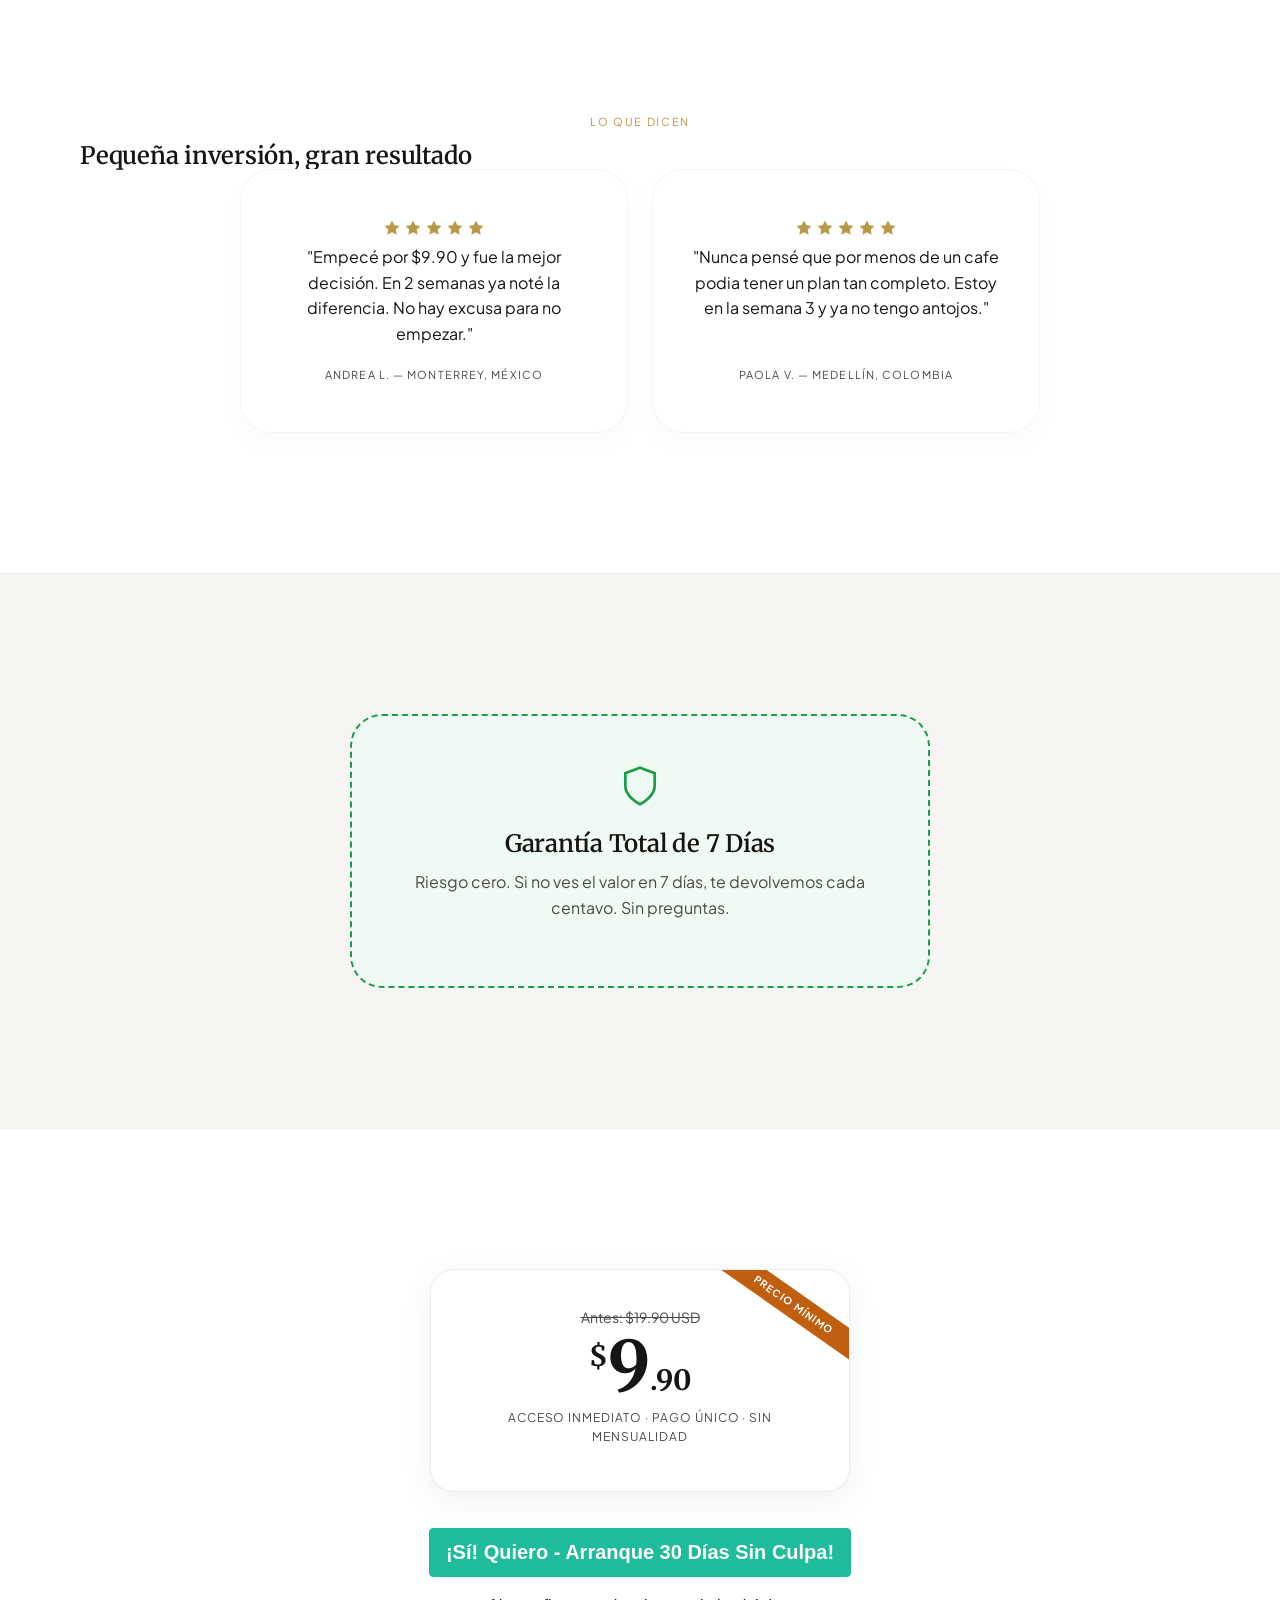
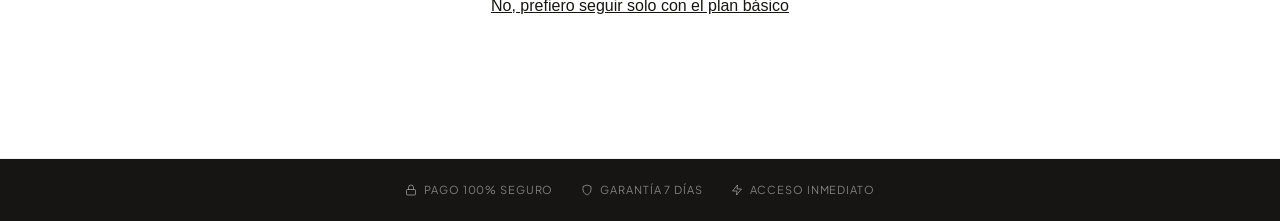
==== commit ffb26423: "fix: place kiwify downsell div in downsell1.html CTA" ====
--- a/downsell1.html
+++ b/downsell1.html
@@ -256,15 +256,10 @@
                 <p>Esta es la oferta más baja que existe. No habrá otro precio menor.</p>
             </div>
 
-            <div class="cta-center">
-                <a href="https://pay.kiwify.com/PLACEHOLDER_DS1" class="btn-primary">
-                    <svg width="20" height="20" viewBox="0 0 24 24" fill="none" stroke="currentColor" stroke-width="2"><polyline points="20 6 9 17 4 12"></polyline></svg>
-                    SÍ, QUIERO EMPEZAR POR $9.90
-                </a>
-                <a href="#" class="decline-link" onclick="return false;">
-                    No gracias, no quiero aprovechar esta oferta
-                </a>
-            </div>
+            <div style="text-align:center" id="kiwify-upsell-GjEdBRq" data-upsell-url="https://come-pan-sin-culpa.vercel.app/obrigado.html" data-downsell-url="https://come-pan-sin-culpa.vercel.app/obrigado.html">
+              <button id="kiwify-upsell-trigger-GjEdBRq" style="background-color:#1FBC9C;padding:12px 16px;cursor:pointer;color:#FFFFFF;font-weight:600;border-radius:4px;border:1px solid #1FBC9C;font-size:20px;">¡Sí! Quiero - Arranque 30 Días Sin Culpa!</button>
+              <div id="kiwify-upsell-cancel-trigger-GjEdBRq" style="margin-top:1rem;cursor:pointer;font-size:16px;text-decoration:underline;font-family:sans-serif;">No, prefiero seguir solo con el plan básico</div>
+            </div><script src="https://snippets.kiwify.com/upsell/upsell.min.js"></script>
         </div>
     </section>
 
@@ -358,14 +353,9 @@
                 <div class="price-now"><sup>$</sup>9<sub>.90</sub></div>
                 <div class="price-label">Acceso inmediato · Pago único · Sin mensualidad</div>
             </div>
-            <div class="cta-center">
-                <a href="https://pay.kiwify.com/PLACEHOLDER_DS1" class="btn-primary">
-                    <svg width="20" height="20" viewBox="0 0 24 24" fill="none" stroke="currentColor" stroke-width="2"><polyline points="20 6 9 17 4 12"></polyline></svg>
-                    SÍ, QUIERO EMPEZAR POR $9.90
-                </a>
-                <a href="#" class="decline-link" onclick="return false;">
-                    No gracias, no quiero aprovechar esta oferta
-                </a>
+            <div style="text-align:center">
+              <button onclick="document.getElementById('kiwify-upsell-trigger-GjEdBRq').click()" style="background-color:#1FBC9C;padding:12px 16px;cursor:pointer;color:#FFFFFF;font-weight:600;border-radius:4px;border:1px solid #1FBC9C;font-size:20px;">¡Sí! Quiero - Arranque 30 Días Sin Culpa!</button>
+              <div onclick="document.getElementById('kiwify-upsell-cancel-trigger-GjEdBRq').click()" style="margin-top:1rem;cursor:pointer;font-size:16px;text-decoration:underline;font-family:sans-serif;">No, prefiero seguir solo con el plan básico</div>
             </div>
         </div>
     </section>
